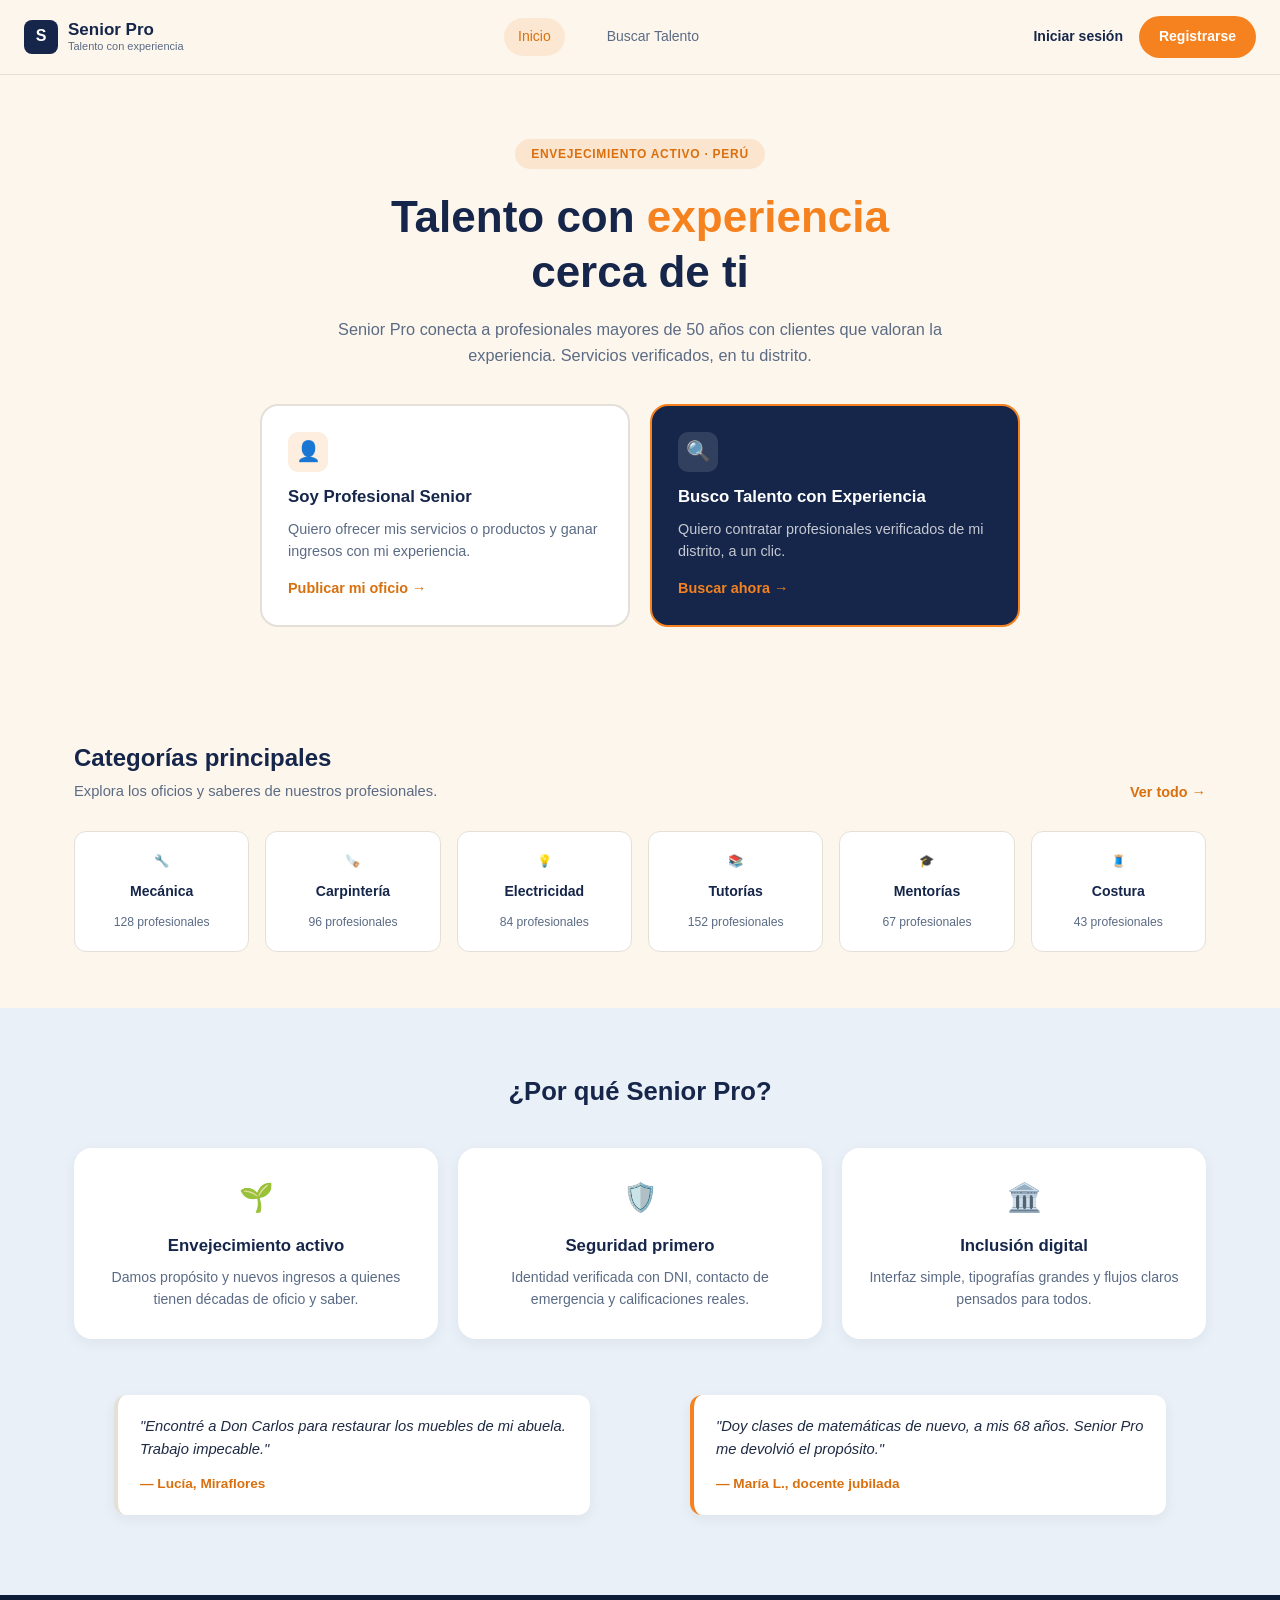
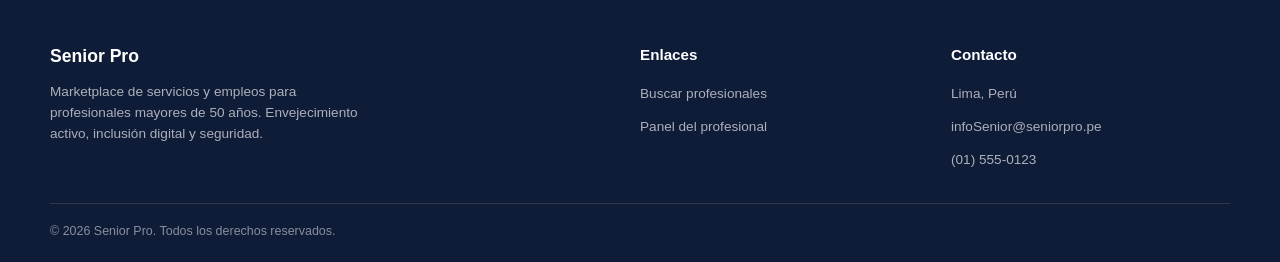
==== index.html @ 205572c8 "Primer commit" ====
<!DOCTYPE html>
<html lang="es">
<head>
<meta charset="UTF-8">
<meta name="viewport" content="width=device-width, initial-scale=1.0">
<title>Senior Pro | Talento con experiencia cerca de ti</title>
<link rel="stylesheet" href="css/styles.css">
</head>
<body>

  <!-- ============ ENCABEZADO ============ -->
  <header class="site-header">
    <div class="navbar">
      <a href="#" class="brand" aria-label="Senior Pro - Inicio">
        <span class="brand-logo" aria-hidden="true">S</span>
        <span class="brand-text">
          <span class="brand-name">Senior Pro</span>
          <span class="brand-tagline">Talento con experiencia</span>
        </span>
      </a>

      <nav class="nav-links" aria-label="Navegación principal">
        <a href="#" class="active">Inicio</a>
        <a href="paginas/principales/buscar_talento.html">Buscar Talento</a>
      </nav>

      <div class="nav-actions">
        <a href="paginas/inicioSesion/login.html" class="link-login">Iniciar sesión</a>
        <a href="paginas/inicioSesion/registro.html" class="btn btn-primary">Registrarse</a>
      </div>
    </div>
  </header>

  <main>
    <!-- ============ HERO SECTION ============ -->
    <section class="hero" aria-labelledby="hero-title">
      <span class="eyebrow">Envejecimiento activo · Perú</span>
      <h1 id="hero-title">Talento con <span class="accent">experiencia</span><br>cerca de ti</h1>
      <p class="hero-subtitle">
        Senior Pro conecta a profesionales mayores de 50 años con clientes que valoran
        la experiencia. Servicios verificados, en tu distrito.
      </p>

      <!-- Primary CTAs -->
      <div class="cta-grid">
        <article class="cta-card cta-card--primary">
          <div class="cta-icon" aria-hidden="true">👤</div>
          <h3>Soy Profesional Senior</h3>
          <p>Quiero ofrecer mis servicios o productos y ganar ingresos con mi experiencia.</p>
          <a href="#" class="cta-link">Publicar mi oficio →</a>
        </article>

        <article class="cta-card cta-card--dark">
          <div class="cta-icon" aria-hidden="true">🔍</div>
          <h3>Busco Talento con Experiencia</h3>
          <p>Quiero contratar profesionales verificados de mi distrito, a un clic.</p>
          <a href="buscar-talento.html" class="cta-link">Buscar ahora →</a>
        </article>
      </div>
    </section>

    <!-- ============ CATEGORIES SECTION ============ -->
    <section class="categories" id="categorias" aria-labelledby="categories-title">
      <div class="container">
        <div class="section-heading">
          <div>
            <h2 id="categories-title">Categorías principales</h2>
            <p>Explora los oficios y saberes de nuestros profesionales.</p>
          </div>
          <a href="#" class="see-all">Ver todo →</a>
        </div>

        <div class="category-grid">
          <article class="category-card">
            <span class="category-icon" aria-hidden="true">🔧</span>
            <h3>Mecánica</h3>
            <span>128 profesionales</span>
          </article>
          <article class="category-card">
            <span class="category-icon" aria-hidden="true">🪚</span>
            <h3>Carpintería</h3>
            <span>96 profesionales</span>
          </article>
          <article class="category-card">
            <span class="category-icon" aria-hidden="true">💡</span>
            <h3>Electricidad</h3>
            <span>84 profesionales</span>
          </article>
          <article class="category-card">
            <span class="category-icon" aria-hidden="true">📚</span>
            <h3>Tutorías</h3>
            <span>152 profesionales</span>
          </article>
          <article class="category-card">
            <span class="category-icon" aria-hidden="true">🎓</span>
            <h3>Mentorías</h3>
            <span>67 profesionales</span>
          </article>
          <article class="category-card">
            <span class="category-icon" aria-hidden="true">🧵</span>
            <h3>Costura</h3>
            <span>43 profesionales</span>
          </article>
        </div>
      </div>
    </section>

    <!-- ============ WHY SECTION ============ -->
    <section class="why" aria-labelledby="why-title">
      <div class="container">
        <h2 id="why-title">¿Por qué Senior Pro?</h2>

        <div class="why-grid">
          <article class="why-card">
            <div class="why-icon" aria-hidden="true">🌱</div>
            <h3>Envejecimiento activo</h3>
            <p>Damos propósito y nuevos ingresos a quienes tienen décadas de oficio y saber.</p>
          </article>
          <article class="why-card">
            <div class="why-icon" aria-hidden="true">🛡️</div>
            <h3>Seguridad primero</h3>
            <p>Identidad verificada con DNI, contacto de emergencia y calificaciones reales.</p>
          </article>
          <article class="why-card">
            <div class="why-icon" aria-hidden="true">🏛️</div>
            <h3>Inclusión digital</h3>
            <p>Interfaz simple, tipografías grandes y flujos claros pensados para todos.</p>
          </article>
        </div>

        <!-- Testimonials -->
        <div class="testimonial-grid">
          <blockquote class="testimonial-card">
            <p>"Encontré a Don Carlos para restaurar los muebles de mi abuela. Trabajo impecable."</p>
            <cite>— Lucía, Miraflores</cite>
          </blockquote>
          <blockquote class="testimonial-card">
            <p>"Doy clases de matemáticas de nuevo, a mis 68 años. Senior Pro me devolvió el propósito."</p>
            <cite>— María L., docente jubilada</cite>
          </blockquote>
        </div>
      </div>
    </section>
  </main>

  <!-- ============ FOOTER ============ -->
  <footer class="site-footer">
    <div class="footer-grid">
      <div class="footer-brand">
        <h3>Senior Pro</h3>
        <p>Marketplace de servicios y empleos para profesionales mayores de 50 años. Envejecimiento activo, inclusión digital y seguridad.</p>
      </div>

      <div class="footer-col">
        <h4>Enlaces</h4>
        <ul>
          <li><a href="paginas/principales/buscar_talento.html">Buscar profesionales</a></li>
          <li><a href="#">Panel del profesional</a></li>
        </ul>
      </div>

      <div class="footer-col">
        <h4>Contacto</h4>
        <ul>
          <li><a href="#">Lima, Perú</a></li>
          <li><a href="mailto:hola@seniorpro.pe">infoSenior@seniorpro.pe</a></li>
          <li><a href="tel:+5115550123">(01) 555-0123</a></li>
        </ul>
      </div>
    </div>
    <div class="footer-bottom">
      <span>© 2026 Senior Pro. Todos los derechos reservados.</span>
    </div>
  </footer>

</body>
</html>
---- css/styles.css ----
/* ==========================================================================
   SENIOR PRO — STYLESHEET
   Paleta: crema (fondo), azul marino (footer/tarjeta oscura), naranja (acento)
   ========================================================================== */

/* ============ RESET & VARIABLES ============ */
:root{
  --color-bg-cream: #FDF6EC;
  --color-bg-section: #EAF0F7;
  --color-navy: #16264A;
  --color-navy-dark: #0F1C38;
  --color-orange: #F5821F;
  --color-orange-dark: #D9700F;
  --color-text-main: #1E2A44;
  --color-text-muted: #5B6B85;
  --color-white: #FFFFFF;
  --color-border: #E4E0D8;
  --radius-md: 12px;
  --radius-lg: 18px;
  --shadow-soft: 0 4px 14px rgba(22,38,74,0.06);
  --shadow-hover: 0 8px 22px rgba(22,38,74,0.12);
  --transition-fast: 0.2s ease;
}

*, *::before, *::after{ box-sizing: border-box; }

html{ scroll-behavior: smooth; }

body{
  margin: 0;
  font-family: 'Segoe UI', Roboto, Helvetica, Arial, sans-serif;
  background-color: var(--color-bg-cream);
  color: var(--color-text-main);
  line-height: 1.55;
  font-size: 16px;
}

a{ text-decoration: none; color: inherit; }
ul{ list-style: none; margin: 0; padding: 0; }
button{ font-family: inherit; cursor: pointer; }
img, svg{ display: block; }

.container{
  max-width: 1180px;
  margin: 0 auto;
  padding: 0 24px;
}

/* Ayuda visual para accesibilidad (contenido solo para lectores de pantalla) */
.sr-only{
  position: absolute;
  width: 1px; height: 1px;
  padding: 0; margin: -1px;
  overflow: hidden;
  clip: rect(0,0,0,0);
  white-space: nowrap; border: 0;
}

/* Anillo de foco visible para navegación por teclado */
a:focus-visible,
button:focus-visible{
  outline: 3px solid var(--color-orange);
  outline-offset: 3px;
  border-radius: 4px;
}

/* ============ HEADER / NAVBAR ============ */
.site-header{
  background-color: var(--color-bg-cream);
  border-bottom: 1px solid var(--color-border);
  position: sticky;
  top: 0;
  z-index: 100;
}

.navbar{
  display: flex;
  align-items: center;
  justify-content: space-between;
  padding: 16px 24px;
}

.brand{
  display: flex;
  align-items: center;
  gap: 10px;
}

.brand-logo{
  width: 34px;
  height: 34px;
  background-color: var(--color-navy);
  color: var(--color-white);
  border-radius: 8px;
  display: flex;
  align-items: center;
  justify-content: center;
  font-weight: 700;
  font-size: 16px;
  flex-shrink: 0;
}

.brand-text{ display: flex; flex-direction: column; line-height: 1.1; }
.brand-name{ font-weight: 700; font-size: 17px; color: var(--color-navy); }
.brand-tagline{ font-size: 11px; color: var(--color-text-muted); }

.nav-links{
  display: flex;
  gap: 28px;
  align-items: center;
}

.nav-links a{
  font-size: 14px;
  font-weight: 500;
  color: var(--color-text-muted);
  padding: 8px 14px;
  border-radius: 20px;
  transition: background-color var(--transition-fast), color var(--transition-fast);
}

.nav-links a.active,
.nav-links a:hover{
  background-color: rgba(245,130,31,0.12);
  color: var(--color-orange-dark);
}

.nav-actions{
  display: flex;
  align-items: center;
  gap: 16px;
}

.link-login{
  font-size: 14px;
  font-weight: 600;
  color: var(--color-navy);
  transition: color var(--transition-fast);
}
.link-login:hover{ color: var(--color-orange-dark); }

.btn{
  display: inline-flex;
  align-items: center;
  justify-content: center;
  padding: 10px 20px;
  border-radius: 24px;
  font-size: 14px;
  font-weight: 600;
  border: none;
  transition: transform var(--transition-fast), box-shadow var(--transition-fast), background-color var(--transition-fast);
}

.btn-primary{
  background-color: var(--color-orange);
  color: var(--color-white);
}
.btn-primary:hover{
  background-color: var(--color-orange-dark);
  transform: translateY(-1px);
  box-shadow: var(--shadow-hover);
}

/* ============ HERO SECTION ============ */
.hero{
  background-color: var(--color-bg-cream);
  padding: 64px 24px 56px;
  text-align: center;
}

.eyebrow{
  display: inline-block;
  background-color: rgba(245,130,31,0.14);
  color: var(--color-orange-dark);
  font-size: 12px;
  font-weight: 700;
  letter-spacing: 0.06em;
  text-transform: uppercase;
  padding: 6px 16px;
  border-radius: 20px;
  margin-bottom: 20px;
}

.hero h1{
  font-size: clamp(2rem, 4vw, 2.75rem);
  font-weight: 800;
  color: var(--color-navy);
  margin: 0 0 18px;
  line-height: 1.25;
}

.hero h1 .accent{ color: var(--color-orange); }

.hero-subtitle{
  max-width: 620px;
  margin: 0 auto 36px;
  color: var(--color-text-muted);
  font-size: 1.02rem;
}

/* CTA cards */
.cta-grid{
  display: grid;
  grid-template-columns: repeat(2, minmax(260px, 1fr));
  gap: 20px;
  max-width: 760px;
  margin: 0 auto;
}

.cta-card{
  background-color: var(--color-white);
  border: 2px solid var(--color-border);
  border-radius: var(--radius-lg);
  padding: 26px;
  text-align: left;
  display: flex;
  flex-direction: column;
  gap: 8px;
  transition: transform var(--transition-fast), box-shadow var(--transition-fast), border-color var(--transition-fast);
}

.cta-card:hover{
  transform: translateY(-3px);
  box-shadow: var(--shadow-hover);
}

.cta-card--primary{
  border-color: var(--color-border);
}
.cta-card--primary:hover{ border-color: var(--color-orange); }

.cta-card--dark{
  background-color: var(--color-navy);
  color: var(--color-white);
  border-color: var(--color-orange);
}

.cta-icon{
  width: 40px;
  height: 40px;
  border-radius: 10px;
  display: flex;
  align-items: center;
  justify-content: center;
  font-size: 20px;
  margin-bottom: 4px;
}

.cta-card--primary .cta-icon{ background-color: #FDEEDF; }
.cta-card--dark .cta-icon{ background-color: rgba(255,255,255,0.12); }

.cta-card h3{
  font-size: 1.05rem;
  margin: 0;
  color: var(--color-navy);
}
.cta-card--dark h3{ color: var(--color-white); }

.cta-card p{
  font-size: 0.9rem;
  margin: 0;
  color: var(--color-text-muted);
}
.cta-card--dark p{ color: rgba(255,255,255,0.75); }

.cta-link{
  margin-top: 6px;
  font-size: 0.9rem;
  font-weight: 700;
  color: var(--color-orange-dark);
  transition: gap var(--transition-fast);
  display: inline-flex;
  align-items: center;
  gap: 4px;
}
.cta-card--dark .cta-link{ color: var(--color-orange); }
.cta-card:hover .cta-link{ gap: 8px; }

/* ============ CATEGORIES SECTION ============ */
.categories{
  padding: 56px 24px;
  background-color: var(--color-bg-cream);
}

.section-heading{
  display: flex;
  justify-content: space-between;
  align-items: flex-end;
  margin-bottom: 28px;
  flex-wrap: wrap;
  gap: 12px;
}

.section-heading h2{
  font-size: 1.5rem;
  color: var(--color-navy);
  margin: 0 0 4px;
}

.section-heading p{
  margin: 0;
  color: var(--color-text-muted);
  font-size: 0.92rem;
}

.section-heading .see-all{
  font-size: 0.9rem;
  font-weight: 700;
  color: var(--color-orange-dark);
  white-space: nowrap;
}
.section-heading .see-all:hover{ text-decoration: underline; }

.category-grid{
  display: grid;
  grid-template-columns: repeat(6, 1fr);
  gap: 16px;
}

.category-card{
  background-color: var(--color-white);
  border: 1px solid var(--color-border);
  border-radius: var(--radius-md);
  padding: 20px 14px;
  text-align: center;
  display: flex;
  flex-direction: column;
  align-items: center;
  gap: 10px;
  transition: transform var(--transition-fast), box-shadow var(--transition-fast), border-color var(--transition-fast);
}

.category-card:hover{
  transform: translateY(-4px);
  box-shadow: var(--shadow-hover);
  border-color: var(--color-orange);
}

.category-icon{ font-size: 26px; }

.category-card h3{
  font-size: 0.88rem;
  margin: 0;
  color: var(--color-navy);
}

.category-card span{
  font-size: 0.76rem;
  color: var(--color-text-muted);
}

/* ============ WHY SECTION ============ */
.why{
  background-color: var(--color-bg-section);
  padding: 64px 24px;
}

.why h2{
  text-align: center;
  font-size: 1.6rem;
  color: var(--color-navy);
  margin: 0 0 36px;
}

.why-grid{
  display: grid;
  grid-template-columns: repeat(3, 1fr);
  gap: 20px;
  margin-bottom: 40px;
}

.why-card{
  background-color: var(--color-white);
  border-radius: var(--radius-lg);
  padding: 28px 24px;
  text-align: center;
  box-shadow: var(--shadow-soft);
  transition: transform var(--transition-fast), box-shadow var(--transition-fast);
}

.why-card:hover{
  transform: translateY(-4px);
  box-shadow: var(--shadow-hover);
}

.why-icon{
  font-size: 28px;
  margin-bottom: 14px;
}

.why-card h3{
  font-size: 1.05rem;
  color: var(--color-navy);
  margin: 0 0 8px;
}

.why-card p{
  font-size: 0.88rem;
  color: var(--color-text-muted);
  margin: 0;
}

/* Testimonios */
.testimonial-grid{
  display: grid;
  grid-template-columns: repeat(2, 1fr);
  gap: 20px;
}

.testimonial-card{
  background-color: var(--color-white);
  border-left: 4px solid var(--color-border);
  border-radius: var(--radius-md);
  padding: 20px 22px;
  box-shadow: var(--shadow-soft);
}

.testimonial-card:nth-child(2){ border-left-color: var(--color-orange); }

.testimonial-card p{
  font-style: italic;
  color: var(--color-text-main);
  margin: 0 0 10px;
  font-size: 0.92rem;
}

.testimonial-card cite{
  font-style: normal;
  font-weight: 700;
  font-size: 0.85rem;
  color: var(--color-orange-dark);
}

/* ============ FOOTER ============ */
.site-footer{
  background-color: var(--color-navy-dark);
  color: rgba(255,255,255,0.85);
  padding: 48px 24px 20px;
}

.footer-grid{
  display: grid;
  grid-template-columns: 2fr 1fr 1fr;
  gap: 32px;
  max-width: 1180px;
  margin: 0 auto;
  padding-bottom: 24px;
  border-bottom: 1px solid rgba(255,255,255,0.12);
}

.footer-brand h3{
  color: var(--color-white);
  font-size: 1.1rem;
  margin: 0 0 10px;
}

.footer-brand p{
  font-size: 0.85rem;
  color: rgba(255,255,255,0.65);
  max-width: 320px;
  margin: 0;
}

.footer-col h4{
  color: var(--color-white);
  font-size: 0.95rem;
  margin: 0 0 14px;
}

.footer-col ul li{ margin-bottom: 8px; }

.footer-col a{
  font-size: 0.85rem;
  color: rgba(255,255,255,0.65);
  transition: color var(--transition-fast);
}
.footer-col a:hover{ color: var(--color-orange); }

.footer-bottom{
  max-width: 1180px;
  margin: 18px auto 0;
  display: flex;
  justify-content: space-between;
  align-items: center;
  font-size: 0.78rem;
  color: rgba(255,255,255,0.5);
  flex-wrap: wrap;
  gap: 10px;
}

.footer-socials{ display: flex; gap: 14px; }
.footer-socials a{ color: rgba(255,255,255,0.6); }
.footer-socials a:hover{ color: var(--color-orange); }

/* ============ RESPONSIVE ============ */
@media (max-width: 900px){
  .category-grid{ grid-template-columns: repeat(3, 1fr); }
  .why-grid{ grid-template-columns: 1fr; }
  .footer-grid{ grid-template-columns: 1fr; }
}

@media (max-width: 720px){
  .nav-links{ display: none; }
  .cta-grid{ grid-template-columns: 1fr; }
  .testimonial-grid{ grid-template-columns: 1fr; }
  .category-grid{ grid-template-columns: repeat(2, 1fr); }
}

/* Respeta la preferencia de reducción de movimiento del usuario */
@media (prefers-reduced-motion: reduce){
  *{ transition: none !important; scroll-behavior: auto !important; }
}
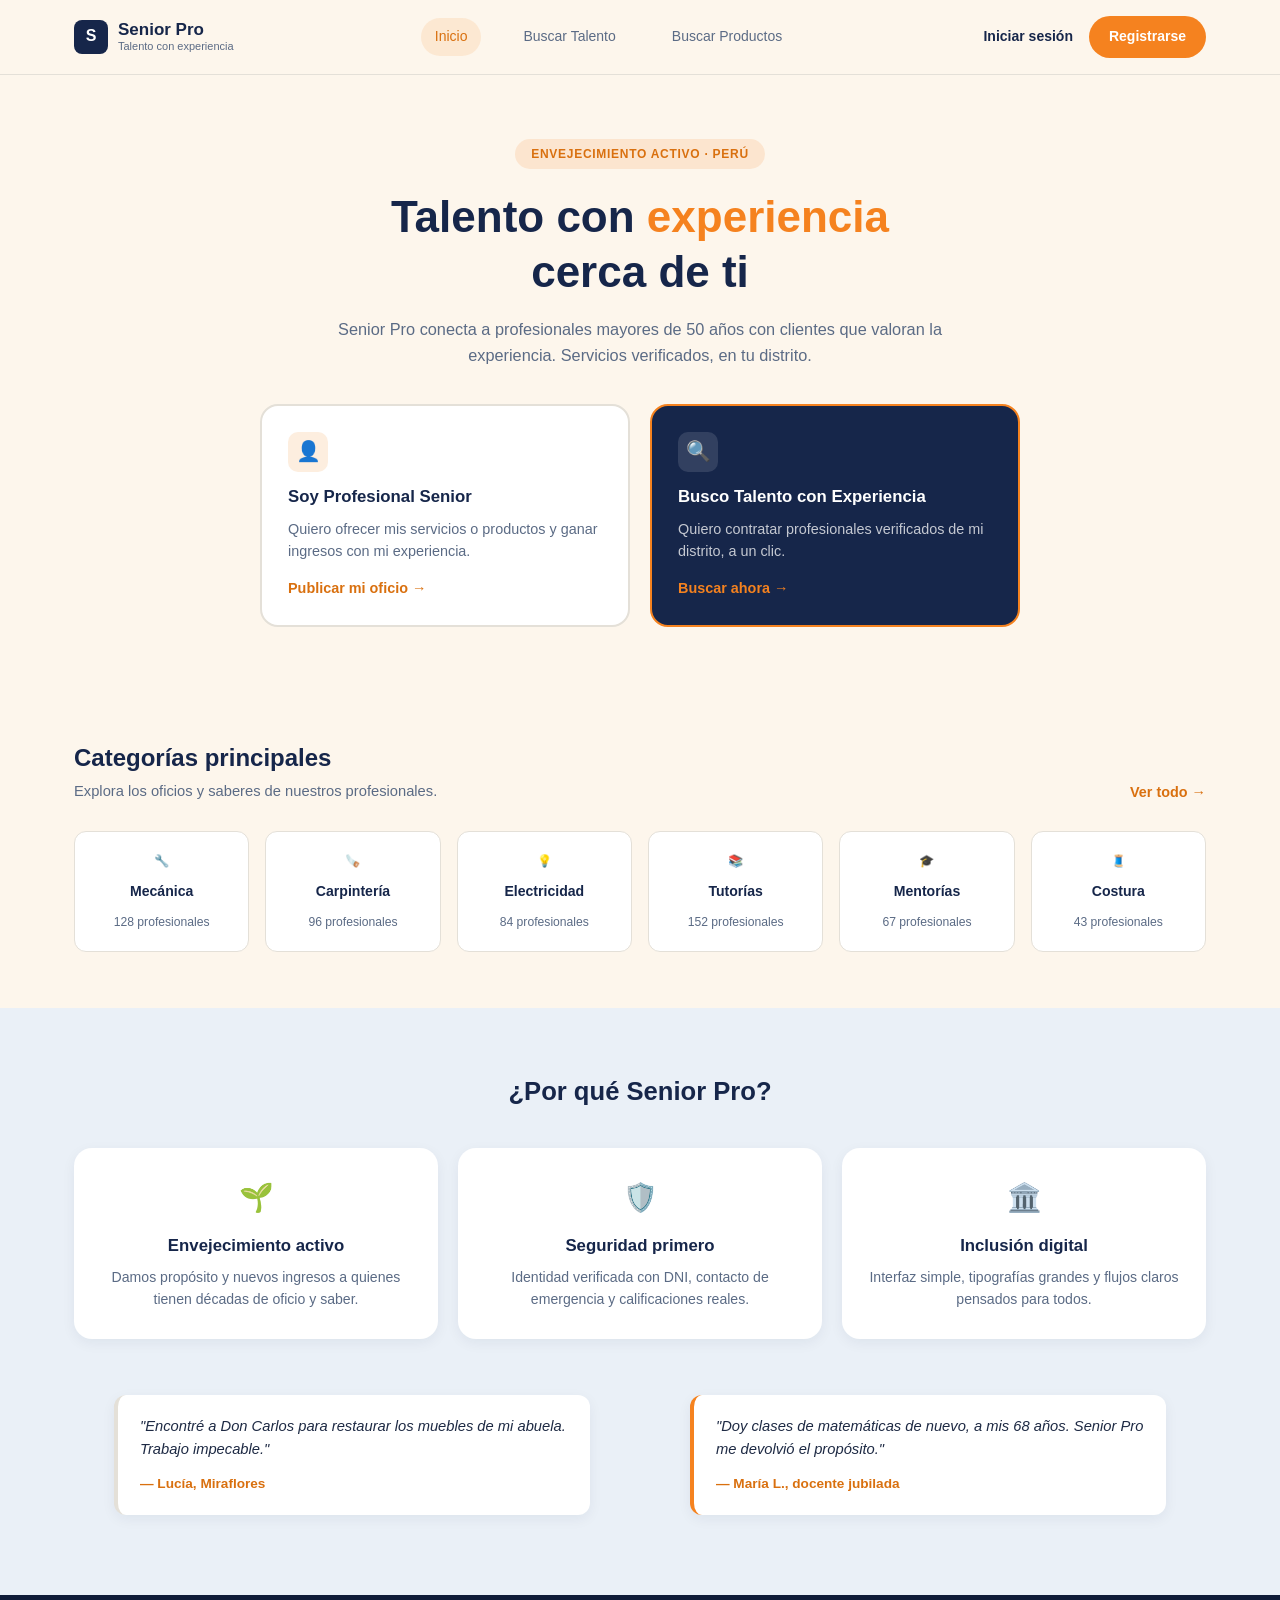
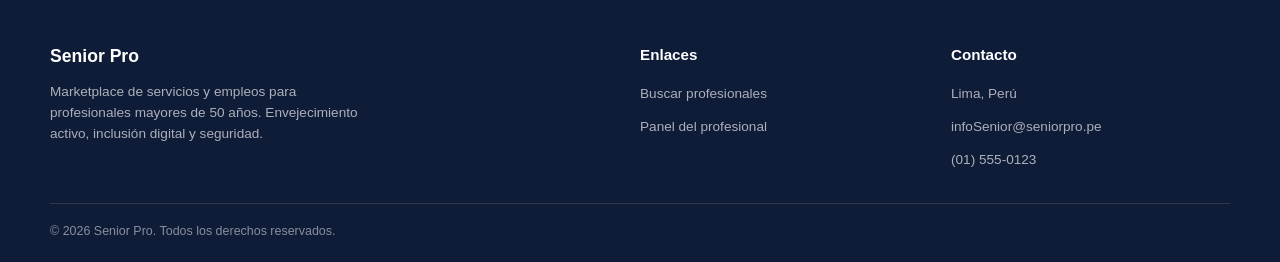
==== commit d6fe539d: "Avance 2" ====
--- a/index.html
+++ b/index.html
@@ -22,6 +22,7 @@
       <nav class="nav-links" aria-label="Navegación principal">
         <a href="#" class="active">Inicio</a>
         <a href="paginas/principales/buscar_talento.html">Buscar Talento</a>
+        <a href="paginas/principales/buscar_productos.html">Buscar Productos</a>
       </nav>
 
       <div class="nav-actions">
@@ -54,7 +55,7 @@
           <div class="cta-icon" aria-hidden="true">🔍</div>
           <h3>Busco Talento con Experiencia</h3>
           <p>Quiero contratar profesionales verificados de mi distrito, a un clic.</p>
-          <a href="buscar-talento.html" class="cta-link">Buscar ahora →</a>
+          <a href="paginas/principales/buscar_talento.html" class="cta-link">Buscar ahora →</a>
         </article>
       </div>
     </section>
@@ -173,5 +174,14 @@
     </div>
   </footer>
 
+  <script src="js/sesion.js"></script>
+  <script>
+    spPintarNavbarPublico({
+      login: 'paginas/inicioSesion/login.html',
+      registro: 'paginas/inicioSesion/registro.html',
+      perfilUsuario: 'paginas/perfil/perfil.html',
+      buscarTalento: 'paginas/principales/buscar_talento.html'
+    });
+  </script>
 </body>
 </html>
--- a/css/styles.css
+++ b/css/styles.css
@@ -78,6 +78,8 @@
   align-items: center;
   justify-content: space-between;
   padding: 16px 24px;
+  max-width: 1180px;
+  margin: 0 auto;
 }
 
 .brand{
@@ -138,6 +140,12 @@
   transition: color var(--transition-fast);
 }
 .link-login:hover{ color: var(--color-orange-dark); }
+
+.navbar-saludo{
+  font-size: 14px;
+  font-weight: 600;
+  color: var(--color-navy);
+}
 
 .btn{
   display: inline-flex;
